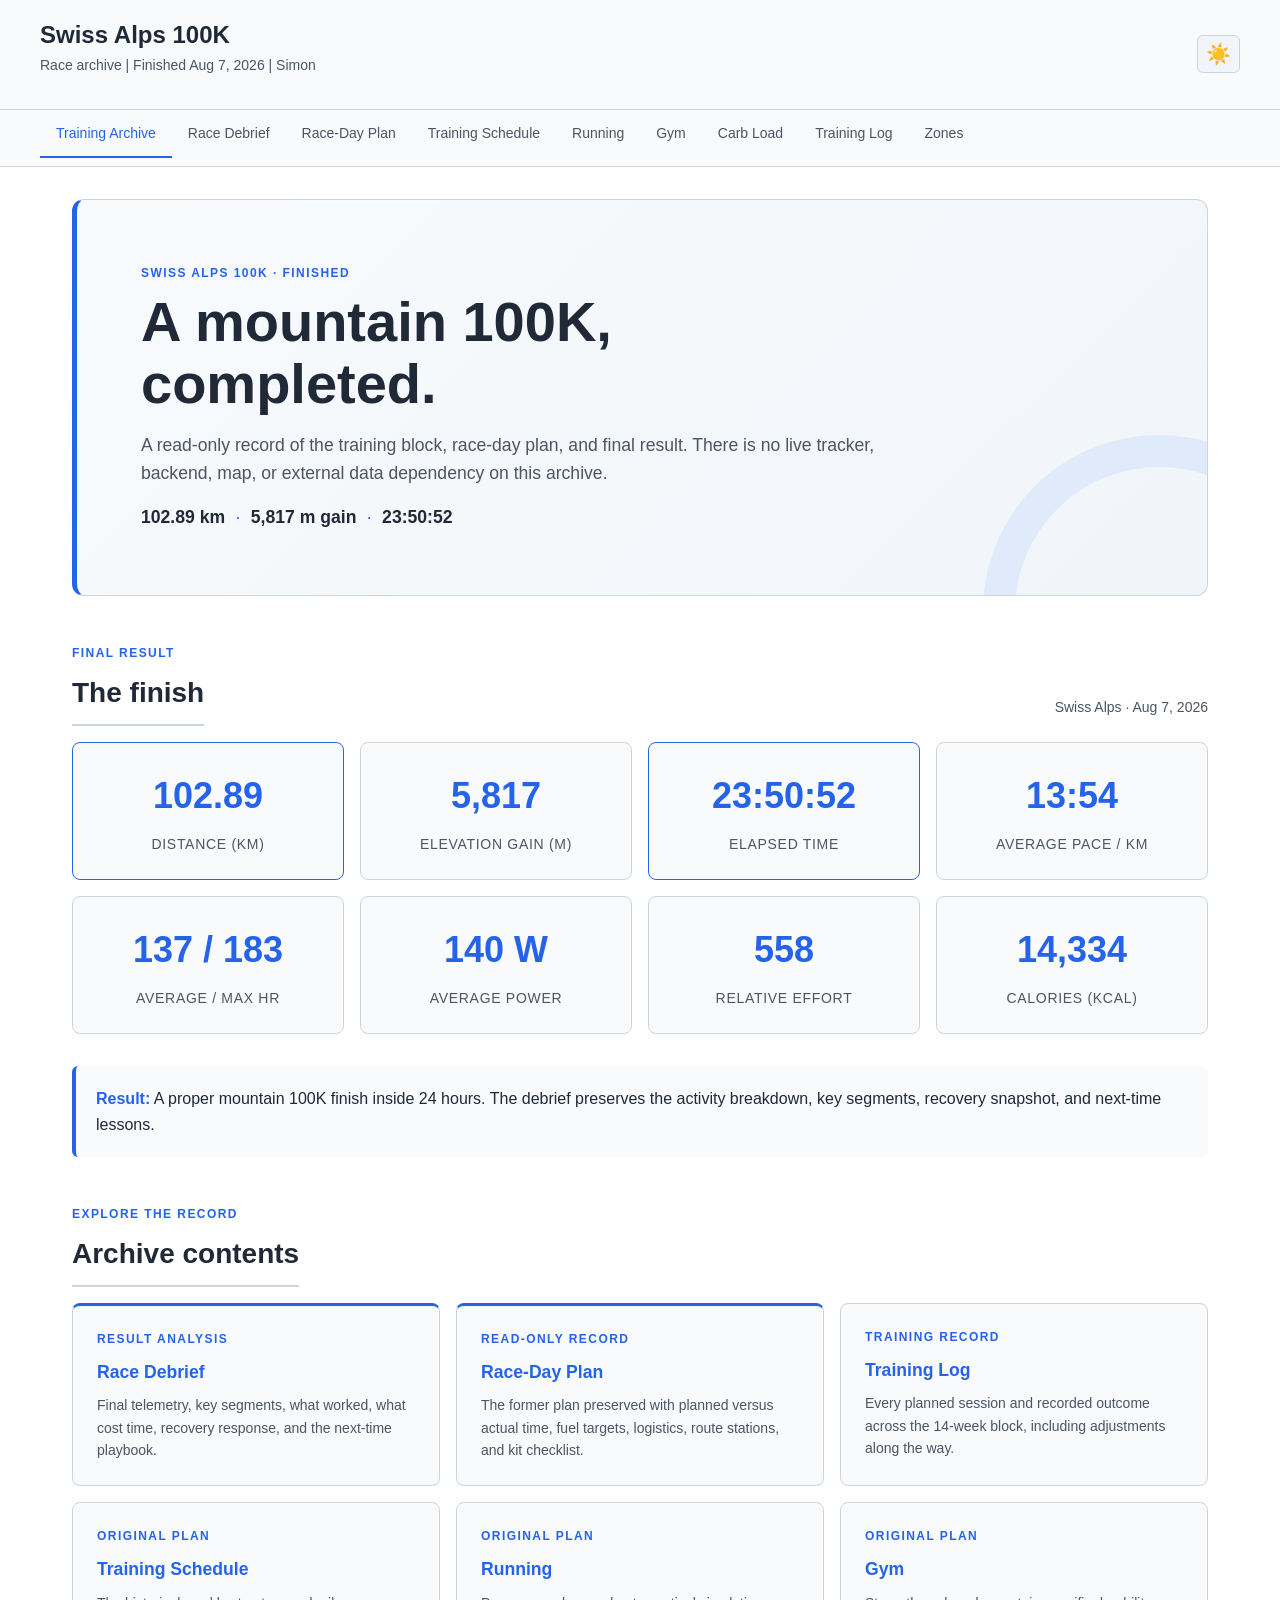
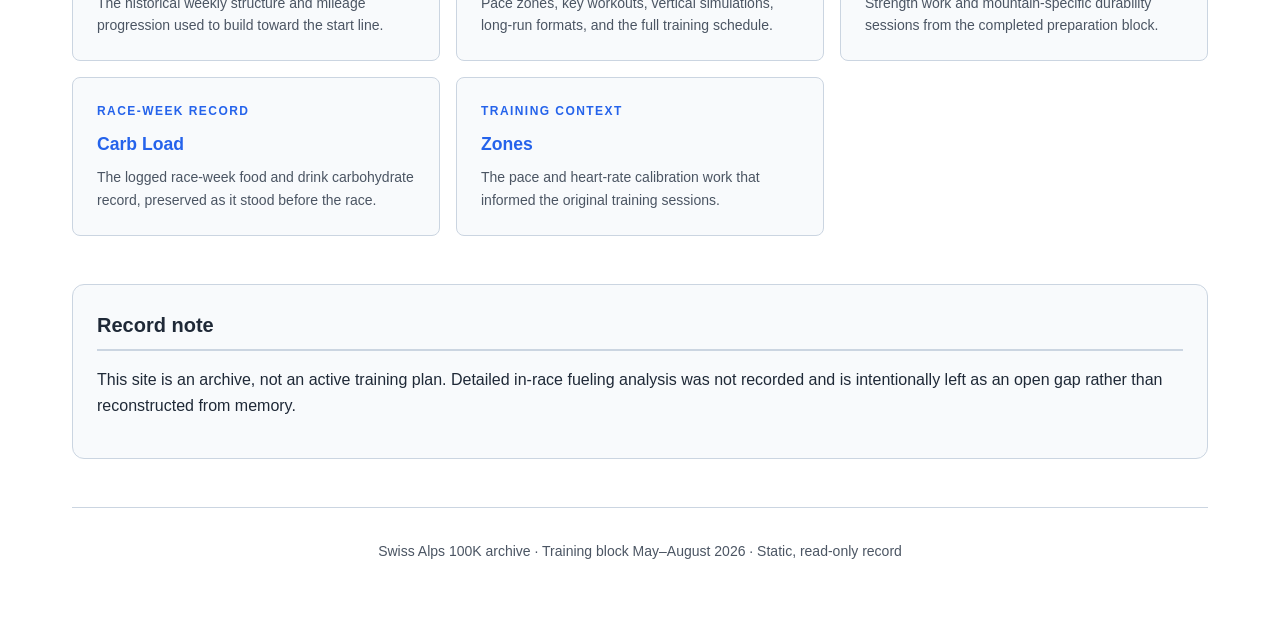
==== training/index.html @ 87061b7f "Archive Swiss Alps 100 race and training dashboard" ====
<!DOCTYPE html>
<html lang="en">
<head>
    <meta charset="UTF-8">
    <meta name="viewport" content="width=device-width, initial-scale=1.0">
    <meta name="description" content="A read-only archive of Simon's Swiss Alps 100K training block and finished race.">
    <title>Swiss Alps 100K — Race Archive</title>
    <link rel="stylesheet" href="styles.css">
</head>
<body>
    <header>
        <div class="header-content">
            <div class="header-title">
                <h1><a href="/">Swiss Alps 100K</a></h1>
                <p>Race archive | Finished Aug 7, 2026 | Simon</p>
            </div>
            <div class="header-right">
                <button class="theme-toggle" id="themeToggle" aria-label="Toggle dark/light mode"></button>
            </div>
        </div>
    </header>

    <nav aria-label="Archive navigation">
        <ul>
            <li><a href="index.html" class="active" aria-current="page">Training Archive</a></li>
            <li><a href="race-debrief.html">Race Debrief</a></li>
            <li><a href="/race-plan.html">Race-Day Plan</a></li>
            <li><a href="schedule.html">Training Schedule</a></li>
            <li><a href="running.html">Running</a></li>
            <li><a href="gym.html">Gym</a></li>
            <li><a href="carb-load.html">Carb Load</a></li>
            <li><a href="training-log.html">Training Log</a></li>
            <li><a href="zones.html">Zones</a></li>
        </ul>
    </nav>

    <main>
        <section class="archive-hero" aria-labelledby="archive-title">
            <span class="archive-kicker">Swiss Alps 100K · Finished</span>
            <h2 id="archive-title">A mountain 100K, completed.</h2>
            <p class="archive-lede">A read-only record of the training block, race-day plan, and final result. There is no live tracker, backend, map, or external data dependency on this archive.</p>
            <div class="result-line"><strong>102.89 km</strong><span>·</span><strong>5,817 m gain</strong><span>·</span><strong>23:50:52</strong></div>
        </section>

        <section aria-labelledby="result-title">
            <div class="section-heading">
                <div>
                    <span class="archive-kicker">Final result</span>
                    <h2 id="result-title">The finish</h2>
                </div>
                <p class="section-aside">Swiss Alps · Aug 7, 2026</p>
            </div>
            <div class="stats-grid result-stats">
                <div class="stat-card"><div class="stat-value">102.89</div><div class="stat-label">Distance (km)</div></div>
                <div class="stat-card"><div class="stat-value">5,817</div><div class="stat-label">Elevation gain (m)</div></div>
                <div class="stat-card"><div class="stat-value">23:50:52</div><div class="stat-label">Elapsed time</div></div>
                <div class="stat-card"><div class="stat-value">13:54</div><div class="stat-label">Average pace / km</div></div>
                <div class="stat-card"><div class="stat-value">137 / 183</div><div class="stat-label">Average / max HR</div></div>
                <div class="stat-card"><div class="stat-value">140 W</div><div class="stat-label">Average power</div></div>
                <div class="stat-card"><div class="stat-value">558</div><div class="stat-label">Relative effort</div></div>
                <div class="stat-card"><div class="stat-value">14,334</div><div class="stat-label">Calories (kcal)</div></div>
            </div>
            <p class="note"><strong>Result:</strong> A proper mountain 100K finish inside 24 hours. The debrief preserves the activity breakdown, key segments, recovery snapshot, and next-time lessons.</p>
        </section>

        <section aria-labelledby="archive-contents-title">
            <div class="section-heading">
                <div>
                    <span class="archive-kicker">Explore the record</span>
                    <h2 id="archive-contents-title">Archive contents</h2>
                </div>
            </div>
            <div class="page-grid">
                <a class="page-card archive-card-primary" href="race-debrief.html">
                    <span class="card-eyebrow">Result analysis</span>
                    <h3>Race Debrief</h3>
                    <p>Final telemetry, key segments, what worked, what cost time, recovery response, and the next-time playbook.</p>
                </a>
                <a class="page-card archive-card-primary" href="/race-plan.html">
                    <span class="card-eyebrow">Read-only record</span>
                    <h3>Race-Day Plan</h3>
                    <p>The former plan preserved with planned versus actual time, fuel targets, logistics, route stations, and kit checklist.</p>
                </a>
                <a class="page-card" href="training-log.html">
                    <span class="card-eyebrow">Training record</span>
                    <h3>Training Log</h3>
                    <p>Every planned session and recorded outcome across the 14-week block, including adjustments along the way.</p>
                </a>
                <a class="page-card" href="schedule.html">
                    <span class="card-eyebrow">Original plan</span>
                    <h3>Training Schedule</h3>
                    <p>The historical weekly structure and mileage progression used to build toward the start line.</p>
                </a>
                <a class="page-card" href="running.html">
                    <span class="card-eyebrow">Original plan</span>
                    <h3>Running</h3>
                    <p>Pace zones, key workouts, vertical simulations, long-run formats, and the full training schedule.</p>
                </a>
                <a class="page-card" href="gym.html">
                    <span class="card-eyebrow">Original plan</span>
                    <h3>Gym</h3>
                    <p>Strength work and mountain-specific durability sessions from the completed preparation block.</p>
                </a>
                <a class="page-card" href="carb-load.html">
                    <span class="card-eyebrow">Race-week record</span>
                    <h3>Carb Load</h3>
                    <p>The logged race-week food and drink carbohydrate record, preserved as it stood before the race.</p>
                </a>
                <a class="page-card" href="zones.html">
                    <span class="card-eyebrow">Training context</span>
                    <h3>Zones</h3>
                    <p>The pace and heart-rate calibration work that informed the original training sessions.</p>
                </a>
            </div>
        </section>

        <section class="archive-note" aria-labelledby="record-note-title">
            <h2 id="record-note-title">Record note</h2>
            <p>This site is an archive, not an active training plan. Detailed in-race fueling analysis was not recorded and is intentionally left as an open gap rather than reconstructed from memory.</p>
        </section>

        <footer>Swiss Alps 100K archive · Training block May–August 2026 · Static, read-only record</footer>
    </main>

    <script src="theme.js"></script>
</body>
</html>
---- training/styles.css ----
:root {
    --text: #f3f4f6;
    --text-secondary: #d1d5db;
    --bg: #0f172a;
    --bg-secondary: #1e293b;
    --bg-tertiary: #334155;
    --border: #475569;
    --accent: #60a5fa;

    --phase-base: #3b82f6;
    --phase-build: #10b981;
    --phase-peak: #f97316;
    --phase-down: #64748b;
    --phase-taper: #a855f7;
    --phase-race: #ef4444;

    --table-even: #1e293b;
    --table-odd: #0f172a;
    --table-hover: #334155;
}

@media (prefers-color-scheme: light) {
    :root {
        --text: #1f2937;
        --text-secondary: #4b5563;
        --bg: #ffffff;
        --bg-secondary: #f8fafc;
        --bg-tertiary: #f1f5f9;
        --border: #cbd5e1;
        --accent: #2563eb;

        --table-even: #f8fafc;
        --table-odd: #ffffff;
        --table-hover: #f1f5f9;
    }
}

* {
    margin: 0;
    padding: 0;
    box-sizing: border-box;
}

html {
    scroll-behavior: smooth;
}

body {
    font-family: -apple-system, BlinkMacSystemFont, "Segoe UI", Roboto, "Helvetica Neue", Arial, sans-serif;
    color: var(--text);
    background: var(--bg);
    line-height: 1.6;
}

header {
    background: var(--bg-secondary);
    border-bottom: 1px solid var(--border);
    padding: 1rem 2rem;
    position: sticky;
    top: 0;
    z-index: 100;
}

.header-content {
    max-width: 1200px;
    margin: 0 auto;
    display: flex;
    justify-content: space-between;
    align-items: center;
}

.header-title h1 {
    font-size: 1.5rem;
    font-weight: 700;
}

.header-title h1 a {
    color: var(--text);
    text-decoration: none;
}

.header-title h1 a:hover {
    color: var(--accent);
}

.header-title p {
    font-size: 0.875rem;
    color: var(--text-secondary);
}

.header-right {
    display: flex;
    align-items: center;
    gap: 1rem;
}

.theme-toggle {
    background: var(--bg-tertiary);
    border: 1px solid var(--border);
    color: var(--text);
    padding: 0.5rem;
    border-radius: 0.375rem;
    cursor: pointer;
    font-size: 1.25rem;
    line-height: 1;
}

/* Navigation */
nav {
    background: var(--bg-secondary);
    border-bottom: 1px solid var(--border);
    padding: 0 2rem;
}

nav ul {
    max-width: 1200px;
    margin: 0 auto;
    display: flex;
    list-style: none;
    gap: 0;
    overflow-x: auto;
}

nav a {
    display: block;
    padding: 0.75rem 1rem;
    color: var(--text-secondary);
    text-decoration: none;
    font-size: 0.875rem;
    font-weight: 500;
    white-space: nowrap;
    border-bottom: 2px solid transparent;
    transition: all 0.2s ease;
}

nav a:hover {
    color: var(--text);
    background: var(--bg-tertiary);
}

nav a.active {
    color: var(--accent);
    border-bottom-color: var(--accent);
}

main {
    max-width: 1200px;
    margin: 0 auto;
    padding: 2rem;
}

h2 {
    font-size: 1.75rem;
    margin-bottom: 1rem;
    padding-bottom: 0.5rem;
    border-bottom: 2px solid var(--border);
}

h3 {
    font-size: 1.25rem;
    margin: 1.5rem 0 0.75rem;
    color: var(--text-secondary);
}

section {
    margin-bottom: 3rem;
}

ul, ol {
    margin-left: 1.5rem;
    margin-bottom: 1rem;
}

li {
    margin-bottom: 0.5rem;
}

p {
    margin-bottom: 1rem;
}

/* Tables */
table {
    width: 100%;
    border-collapse: collapse;
    margin-bottom: 1.5rem;
    font-size: 0.9rem;
    border: 1px solid var(--border);
    border-radius: 0.5rem;
    overflow: hidden;
}

th {
    background: var(--bg-tertiary);
    padding: 0.875rem;
    text-align: left;
    font-weight: 600;
    text-transform: uppercase;
    font-size: 0.75rem;
    letter-spacing: 0.05em;
    color: var(--text-secondary);
    border-bottom: 2px solid var(--border);
    border-right: 1px solid var(--border);
}

th:last-child {
    border-right: none;
}

td {
    padding: 0.875rem;
    border-right: 1px solid var(--border);
    border-bottom: 1px solid var(--border);
}

td:last-child {
    border-right: none;
}

tbody tr:nth-child(even) {
    background: var(--table-even);
}

tbody tr:nth-child(odd) {
    background: var(--table-odd);
}

tbody tr:hover {
    background: var(--table-hover);
}

.table-wrap {
    overflow-x: auto;
}

.muted {
    color: var(--text-secondary);
    font-size: 0.85em;
}

/* Peak week highlighting */
tr.peak-week {
    background: rgba(249, 115, 22, 0.1) !important;
    border-left: 4px solid var(--phase-peak);
}

tr.peak-week:hover {
    background: rgba(249, 115, 22, 0.15) !important;
}

/* Phase badges */
.badge {
    display: inline-block;
    padding: 0.375rem 0.75rem;
    border-radius: 0.375rem;
    font-size: 0.75rem;
    font-weight: 600;
    text-transform: uppercase;
    letter-spacing: 0.05em;
}

.badge-base {
    background: rgba(59, 130, 246, 0.2);
    color: var(--phase-base);
}

.badge-build {
    background: rgba(16, 185, 129, 0.2);
    color: var(--phase-build);
}

.badge-peak {
    background: rgba(249, 115, 22, 0.2);
    color: var(--phase-peak);
}

.badge-down {
    background: rgba(100, 116, 139, 0.2);
    color: var(--phase-down);
}

.badge-taper {
    background: rgba(168, 85, 247, 0.2);
    color: var(--phase-taper);
}

.badge-race {
    background: rgba(239, 68, 68, 0.2);
    color: var(--phase-race);
}

.badge-gym {
    background: rgba(99, 102, 241, 0.2);
    color: #818cf8;
}

.badge-run {
    background: rgba(34, 197, 94, 0.2);
    color: #86efac;
}

/* Highlight resting rows */
.no-run {
    opacity: 0.6;
}

.star {
    font-size: 1.25rem;
    color: var(--phase-peak);
    margin-right: 0.25rem;
}

/* Phase overview cards */
.phase-overview {
    background: var(--bg-secondary);
    border: 1px solid var(--border);
    border-radius: 0.5rem;
    padding: 1.5rem;
    margin-bottom: 1.5rem;
    border-left: 4px solid var(--accent);
}

.phase-overview.base {
    border-left-color: var(--phase-base);
}

.phase-overview.build {
    border-left-color: var(--phase-build);
}

.phase-overview.peak {
    border-left-color: var(--phase-peak);
}

.phase-title {
    font-weight: 700;
    font-size: 1.1rem;
    margin-bottom: 0.75rem;
    color: var(--text);
}

.phase-overview ul {
    margin-left: 1.5rem;
}

.phase-overview li {
    margin-bottom: 0.5rem;
}

/* Stats grid */
.stats-grid {
    display: grid;
    grid-template-columns: repeat(auto-fit, minmax(220px, 1fr));
    gap: 1rem;
    margin-bottom: 2rem;
}

.stat-card {
    background: var(--bg-secondary);
    border: 1px solid var(--border);
    border-radius: 0.5rem;
    padding: 1.5rem;
    text-align: center;
    transition: all 0.3s ease;
}

.stat-card:hover {
    border-color: var(--accent);
    background: var(--bg-tertiary);
}

.stat-value {
    font-size: 2.25rem;
    font-weight: 700;
    color: var(--accent);
    margin-bottom: 0.5rem;
}

.stat-label {
    font-size: 0.875rem;
    color: var(--text-secondary);
    text-transform: uppercase;
    letter-spacing: 0.05em;
}

/* Note box */
.note {
    background: var(--bg-secondary);
    border-left: 4px solid var(--accent);
    padding: 1.25rem;
    margin-bottom: 1.5rem;
    border-radius: 0.375rem;
}

.note strong {
    color: var(--accent);
}

/* Page link cards (index page) */
.page-grid {
    display: grid;
    grid-template-columns: repeat(auto-fit, minmax(280px, 1fr));
    gap: 1rem;
    margin-bottom: 2rem;
}

.page-card {
    display: block;
    background: var(--bg-secondary);
    border: 1px solid var(--border);
    border-radius: 0.5rem;
    padding: 1.5rem;
    text-decoration: none;
    color: var(--text);
    transition: all 0.3s ease;
}

.page-card:hover {
    border-color: var(--accent);
    background: var(--bg-tertiary);
    transform: translateY(-2px);
}

.page-card h3 {
    margin: 0 0 0.5rem;
    color: var(--accent);
    font-size: 1.1rem;
}

.page-card p {
    color: var(--text-secondary);
    font-size: 0.875rem;
    margin: 0;
}

/* Archive landing and read-only race-day record */
.archive-hero {
    position: relative;
    overflow: hidden;
    padding: clamp(2rem, 5vw, 4rem);
    border: 1px solid var(--border);
    border-left: 5px solid var(--accent);
    border-radius: 0.75rem;
    background: linear-gradient(135deg, var(--bg-secondary), var(--bg-tertiary));
}

.archive-hero::after {
    content: "";
    position: absolute;
    width: 18rem;
    height: 18rem;
    right: -8rem;
    bottom: -12rem;
    border: 2rem solid rgba(96, 165, 250, 0.13);
    border-radius: 50%;
    pointer-events: none;
}

.archive-kicker,
.card-eyebrow {
    display: block;
    color: var(--accent);
    font-size: 0.75rem;
    font-weight: 700;
    letter-spacing: 0.12em;
    text-transform: uppercase;
}

.archive-kicker {
    margin-bottom: 0.5rem;
}

.archive-hero h2 {
    position: relative;
    z-index: 1;
    max-width: 42rem;
    font-size: clamp(2rem, 5vw, 3.5rem);
    line-height: 1.1;
    border: 0;
    margin-bottom: 1rem;
    padding: 0;
}

.archive-lede {
    position: relative;
    z-index: 1;
    max-width: 48rem;
    color: var(--text-secondary);
    font-size: 1.1rem;
}

.result-line {
    position: relative;
    z-index: 1;
    display: flex;
    flex-wrap: wrap;
    gap: 0.65rem;
    align-items: center;
    color: var(--text);
    font-size: 1.1rem;
}

.result-line span {
    color: var(--accent);
}

.section-heading {
    display: flex;
    align-items: end;
    justify-content: space-between;
    gap: 1rem;
    margin-bottom: 1rem;
}

.section-heading h2 {
    margin-bottom: 0;
}

.section-aside {
    margin: 0 0 0.5rem;
    color: var(--text-secondary);
    font-size: 0.875rem;
}

.result-stats .stat-card:first-child,
.result-stats .stat-card:nth-child(3),
.compare-stats .stat-card:nth-child(2) {
    border-color: var(--accent);
}

.result-stats .stat-value,
.compare-stats .stat-value {
    font-size: clamp(1.65rem, 3vw, 2.25rem);
}

.archive-card-primary {
    border-top: 3px solid var(--accent);
}

.card-eyebrow {
    margin-bottom: 0.55rem;
}

.archive-note {
    background: var(--bg-secondary);
    border: 1px solid var(--border);
    border-radius: 0.75rem;
    padding: 1.5rem;
}

.archive-note h2 {
    font-size: 1.25rem;
}

.logistics-grid,
.kit-grid {
    display: grid;
    grid-template-columns: repeat(auto-fit, minmax(260px, 1fr));
    gap: 1rem;
}

.logistics-card,
.kit-item {
    background: var(--bg-secondary);
    border: 1px solid var(--border);
    border-radius: 0.5rem;
}

.logistics-card {
    padding: 1.25rem 1.5rem;
}

.logistics-card h3 {
    color: var(--accent);
    margin: 0 0 0.75rem;
}

.logistics-card ul {
    margin: 0 0 0 1.25rem;
}

.kit-item {
    position: relative;
    padding: 0.9rem 1rem 0.9rem 2.25rem;
    color: var(--text-secondary);
}

.kit-item::before {
    content: "✓";
    position: absolute;
    left: 0.85rem;
    color: var(--accent);
    font-weight: 700;
}

.archive-gap {
    border-left-color: var(--phase-peak);
}

/* Footer */
footer {
    text-align: center;
    padding: 2rem 1rem;
    border-top: 1px solid var(--border);
    color: var(--text-secondary);
    font-size: 0.875rem;
    margin-top: 3rem;
}

/* ============================================
   Training Log — calendar grid
   ============================================ */
.log-legend {
    display: flex;
    flex-wrap: wrap;
    gap: 0.75rem;
    margin-bottom: 1.5rem;
    font-size: 0.8rem;
    color: var(--text-secondary);
}

.log-legend .legend-item {
    display: inline-flex;
    align-items: center;
    gap: 0.4rem;
    background: var(--bg-secondary);
    border: 1px solid var(--border);
    border-radius: 0.375rem;
    padding: 0.25rem 0.6rem;
}

.log-grid {
    display: grid;
    grid-template-columns: 80px repeat(7, 1fr);
    gap: 0.4rem;
    margin-bottom: 1rem;
}

.log-grid .col-header {
    font-size: 0.7rem;
    font-weight: 600;
    text-transform: uppercase;
    letter-spacing: 0.05em;
    color: var(--text-secondary);
    text-align: center;
    padding: 0.25rem 0;
}

.log-grid .week-label {
    display: flex;
    flex-direction: column;
    justify-content: center;
    align-items: center;
    background: var(--bg-secondary);
    border: 1px solid var(--border);
    border-radius: 0.375rem;
    padding: 0.4rem 0.25rem;
    text-align: center;
    font-size: 0.75rem;
}

.log-grid .week-label .week-num {
    font-weight: 700;
    font-size: 0.95rem;
}

.log-grid .week-label .week-dates {
    color: var(--text-secondary);
    font-size: 0.65rem;
    margin-top: 0.2rem;
}

.log-grid .week-row.peak-week .week-label {
    border-left: 3px solid var(--phase-peak);
}

.session-cell {
    background: var(--bg-secondary);
    border: 1px solid var(--border);
    border-radius: 0.375rem;
    padding: 0.5rem;
    cursor: pointer;
    display: flex;
    flex-direction: column;
    gap: 0.25rem;
    text-align: left;
    transition: all 0.15s ease;
    min-height: 78px;
    color: inherit;
    font: inherit;
}

.session-cell:hover {
    border-color: var(--accent);
    transform: translateY(-1px);
}

.session-cell.empty {
    background: transparent;
    border-style: dashed;
    cursor: default;
    opacity: 0.4;
}

.session-cell.empty:hover {
    transform: none;
    border-color: var(--border);
}

.session-cell .cell-top {
    display: flex;
    align-items: center;
    justify-content: space-between;
    gap: 0.25rem;
    font-size: 1rem;
    line-height: 1;
}

.session-cell .cell-icon {
    font-size: 1rem;
}

.session-cell .cell-status {
    font-size: 0.85rem;
}

.session-cell .cell-title {
    font-size: 0.75rem;
    line-height: 1.25;
    color: var(--text);
    overflow: hidden;
    display: -webkit-box;
    -webkit-line-clamp: 3;
    -webkit-box-orient: vertical;
}

/* Status flavors */
.session-cell[data-status="done"] {
    border-left: 3px solid var(--phase-build);
}
.session-cell[data-status="modified"] {
    border-left: 3px solid #f59e0b;
}
.session-cell[data-status="missed"] {
    border-left: 3px solid var(--phase-race);
    opacity: 0.85;
}
.session-cell[data-status="upcoming"] {
    border-left: 3px solid var(--accent);
}
.session-cell[data-status="rest"] {
    background: var(--bg);
    color: var(--text-secondary);
}

.session-cell[data-today="true"] {
    box-shadow: 0 0 0 2px var(--accent);
}

/* ============================================
   Modal — session detail
   ============================================ */
.modal-backdrop {
    position: fixed;
    inset: 0;
    background: rgba(0, 0, 0, 0.6);
    display: none;
    align-items: flex-start;
    justify-content: center;
    padding: 4rem 1rem 1rem;
    z-index: 200;
    overflow-y: auto;
}

.modal-backdrop.open {
    display: flex;
}

.modal {
    background: var(--bg);
    border: 1px solid var(--border);
    border-radius: 0.75rem;
    width: 100%;
    max-width: 720px;
    padding: 1.75rem;
    box-shadow: 0 20px 60px rgba(0, 0, 0, 0.4);
    position: relative;
}

.modal-close {
    position: absolute;
    top: 0.75rem;
    right: 0.75rem;
    background: transparent;
    border: none;
    color: var(--text-secondary);
    font-size: 1.5rem;
    cursor: pointer;
    padding: 0.25rem 0.5rem;
    line-height: 1;
}

.modal-close:hover {
    color: var(--text);
}

.modal h3 {
    margin: 0 0 0.25rem;
    color: var(--text);
    font-size: 1.4rem;
}

.modal .modal-meta {
    color: var(--text-secondary);
    font-size: 0.85rem;
    margin-bottom: 1rem;
    display: flex;
    flex-wrap: wrap;
    gap: 0.5rem;
    align-items: center;
}

.modal .field-label {
    font-size: 0.7rem;
    text-transform: uppercase;
    letter-spacing: 0.05em;
    color: var(--text-secondary);
    margin: 1rem 0 0.4rem;
    font-weight: 600;
}

.modal .field-body {
    background: var(--bg-secondary);
    border: 1px solid var(--border);
    border-radius: 0.375rem;
    padding: 0.75rem 1rem;
    white-space: pre-wrap;
    font-size: 0.9rem;
    line-height: 1.5;
}

.modal .field-body.empty {
    color: var(--text-secondary);
    font-style: italic;
}

/* ============================================
   Adjustments log
   ============================================ */
.adjustment-card {
    background: var(--bg-secondary);
    border: 1px solid var(--border);
    border-left: 4px solid var(--accent);
    border-radius: 0.5rem;
    padding: 1.25rem 1.5rem;
    margin-bottom: 1.25rem;
}

.adjustment-card .adjustment-header {
    display: flex;
    flex-wrap: wrap;
    gap: 0.5rem;
    align-items: baseline;
    margin-bottom: 0.5rem;
}

.adjustment-card .adjustment-date {
    font-weight: 600;
    color: var(--accent);
    font-size: 0.95rem;
}

.adjustment-card .adjustment-title {
    font-size: 1.05rem;
    font-weight: 600;
}

.adjustment-card .weeks-touched {
    font-size: 0.75rem;
    color: var(--text-secondary);
}

.change-row {
    display: grid;
    grid-template-columns: 1fr auto 1fr;
    gap: 0.75rem;
    align-items: center;
    padding: 0.6rem 0;
    border-top: 1px dashed var(--border);
    font-size: 0.875rem;
}

.change-row .arrow {
    color: var(--accent);
    font-weight: 700;
}

.change-row .before {
    color: var(--text-secondary);
    text-decoration: line-through;
    text-decoration-color: rgba(239, 68, 68, 0.6);
}

.change-row .after {
    color: var(--text);
}

.adjustment-card .reason {
    margin-top: 0.85rem;
    padding-top: 0.75rem;
    border-top: 1px solid var(--border);
    font-size: 0.875rem;
    color: var(--text-secondary);
}

.adjustment-card .reason strong {
    color: var(--text);
}

.adjustment-card .files-updated {
    margin-top: 0.5rem;
    font-size: 0.75rem;
    color: var(--text-secondary);
}

.adjustment-card .files-updated code {
    background: var(--bg-tertiary);
    border-radius: 0.25rem;
    padding: 0.1rem 0.4rem;
    margin: 0 0.15rem;
    font-size: 0.75rem;
}

/* ============================================
   Zone calibration tracker
   ============================================ */
.zone-status-card {
    background: var(--bg-secondary);
    border: 1px solid var(--border);
    border-left: 4px solid #f59e0b;
    border-radius: 0.5rem;
    padding: 1.25rem 1.5rem;
    margin-bottom: 1.5rem;
}

.zone-status-card .status-label {
    display: inline-block;
    background: rgba(245, 158, 11, 0.15);
    color: #f59e0b;
    padding: 0.2rem 0.6rem;
    border-radius: 0.25rem;
    font-size: 0.7rem;
    font-weight: 700;
    text-transform: uppercase;
    letter-spacing: 0.05em;
    margin-bottom: 0.5rem;
}

.calibration-step {
    background: var(--bg-secondary);
    border: 1px solid var(--border);
    border-radius: 0.5rem;
    padding: 1rem 1.25rem;
    margin-bottom: 0.75rem;
    display: grid;
    grid-template-columns: 110px 1fr;
    gap: 1rem;
}

.calibration-step .step-date {
    font-weight: 600;
    color: var(--accent);
    font-size: 0.9rem;
}

.calibration-step .step-kind {
    font-size: 0.7rem;
    text-transform: uppercase;
    color: var(--text-secondary);
    letter-spacing: 0.05em;
    margin-top: 0.15rem;
}

.calibration-step .step-session {
    font-weight: 600;
    margin-bottom: 0.35rem;
}

.calibration-step .step-purpose {
    font-size: 0.85rem;
    color: var(--text-secondary);
}

.history-entry {
    background: var(--bg-secondary);
    border: 1px solid var(--border);
    border-radius: 0.5rem;
    padding: 0.85rem 1.25rem;
    margin-bottom: 0.6rem;
    font-size: 0.9rem;
}

.history-entry .h-date {
    font-weight: 600;
    color: var(--accent);
    margin-right: 0.5rem;
}

.history-entry .h-method {
    color: var(--text-secondary);
    font-size: 0.85rem;
    margin-top: 0.2rem;
}

/* Responsive: training log on small screens */
@media (max-width: 900px) {
    .log-grid {
        grid-template-columns: 1fr;
        gap: 0.6rem;
    }
    .log-grid .col-header {
        display: none;
    }
    .log-grid .week-label {
        flex-direction: row;
        justify-content: flex-start;
        gap: 0.75rem;
        padding: 0.5rem 0.75rem;
    }
    .log-grid .week-label .week-dates {
        margin-top: 0;
    }
    .session-cell {
        flex-direction: row;
        align-items: center;
        min-height: auto;
        padding: 0.6rem 0.75rem;
    }
    .session-cell .cell-top {
        flex-direction: row;
        gap: 0.5rem;
        flex-shrink: 0;
    }
    .session-cell .cell-title {
        flex: 1;
        -webkit-line-clamp: 2;
    }
    .session-cell .cell-day {
        font-size: 0.7rem;
        color: var(--text-secondary);
        text-transform: uppercase;
        font-weight: 600;
        margin-right: 0.4rem;
        min-width: 32px;
    }
}

@media (min-width: 901px) {
    .session-cell .cell-day {
        display: none;
    }
}

@media (max-width: 640px) {
    .change-row {
        grid-template-columns: 1fr;
    }
    .change-row .arrow {
        transform: rotate(90deg);
    }
    .calibration-step {
        grid-template-columns: 1fr;
    }
}

/* Print styles */
@media print {
    header, nav {
        position: static;
        border-bottom: 2px solid var(--border);
    }

    main {
        padding: 0;
    }

    section {
        page-break-inside: avoid;
        margin-bottom: 2rem;
    }

    table {
        page-break-inside: avoid;
    }
}

/* Responsive */
@media (max-width: 640px) {
    .header-content {
        flex-direction: column;
        gap: 1rem;
        align-items: flex-start;
    }

    main {
        padding: 1.5rem 1rem;
    }

    h2 {
        font-size: 1.5rem;
    }

    h3 {
        font-size: 1.125rem;
    }

    table {
        font-size: 0.8rem;
    }

    td, th {
        padding: 0.625rem;
    }

    .badge {
        padding: 0.25rem 0.5rem;
        font-size: 0.65rem;
    }

    .stats-grid {
        grid-template-columns: 1fr;
    }

    .stat-value {
        font-size: 1.875rem;
    }

    .page-grid {
        grid-template-columns: 1fr;
    }
}
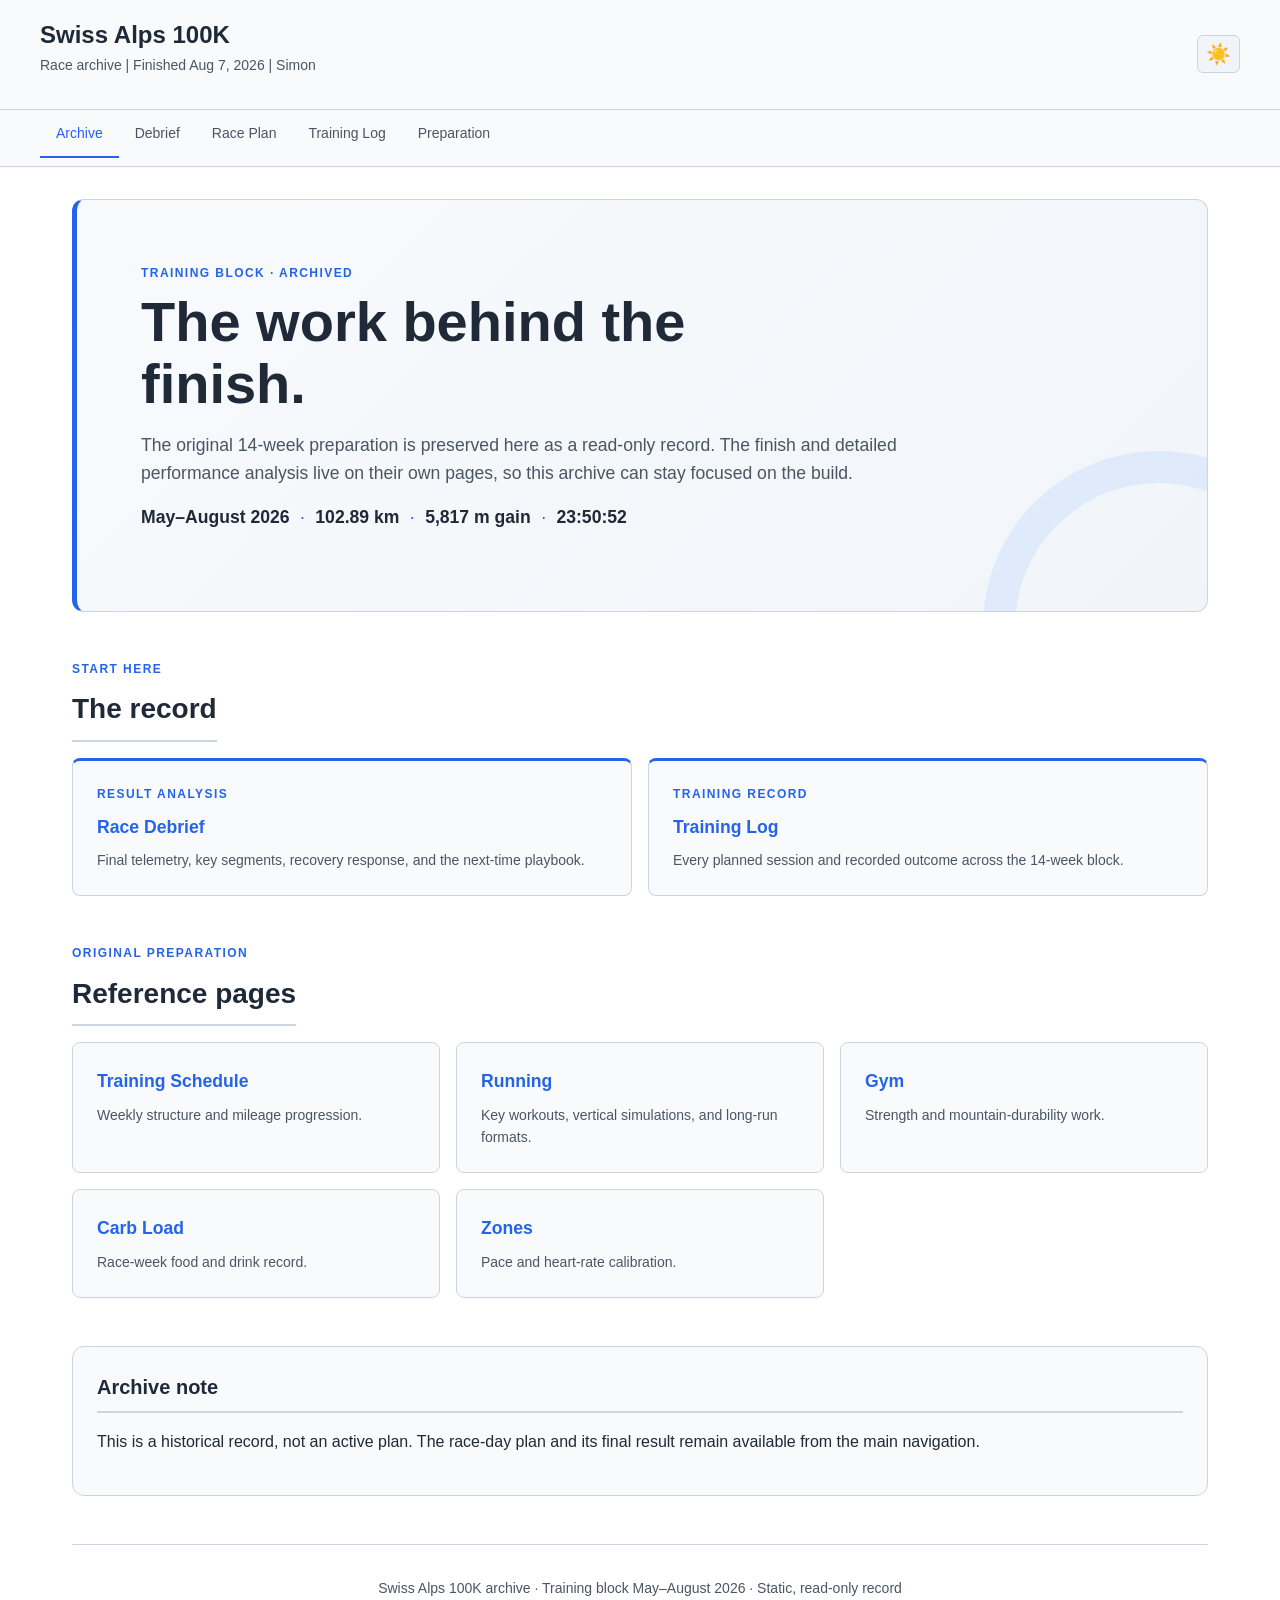
==== commit 6e1b5c2f: "Reconcile taper log and simplify archive navigation" ====
--- a/training/index.html
+++ b/training/index.html
@@ -22,101 +22,62 @@
 
     <nav aria-label="Archive navigation">
         <ul>
-            <li><a href="index.html" class="active" aria-current="page">Training Archive</a></li>
-            <li><a href="race-debrief.html">Race Debrief</a></li>
-            <li><a href="/race-plan.html">Race-Day Plan</a></li>
-            <li><a href="schedule.html">Training Schedule</a></li>
-            <li><a href="running.html">Running</a></li>
-            <li><a href="gym.html">Gym</a></li>
-            <li><a href="carb-load.html">Carb Load</a></li>
+            <li><a href="index.html" class="active" aria-current="page">Archive</a></li>
+            <li><a href="race-debrief.html">Debrief</a></li>
+            <li><a href="/race-plan.html">Race Plan</a></li>
             <li><a href="training-log.html">Training Log</a></li>
-            <li><a href="zones.html">Zones</a></li>
+            <li><a href="schedule.html">Preparation</a></li>
         </ul>
     </nav>
 
     <main>
         <section class="archive-hero" aria-labelledby="archive-title">
-            <span class="archive-kicker">Swiss Alps 100K · Finished</span>
-            <h2 id="archive-title">A mountain 100K, completed.</h2>
-            <p class="archive-lede">A read-only record of the training block, race-day plan, and final result. There is no live tracker, backend, map, or external data dependency on this archive.</p>
-            <div class="result-line"><strong>102.89 km</strong><span>·</span><strong>5,817 m gain</strong><span>·</span><strong>23:50:52</strong></div>
-        </section>
-
-        <section aria-labelledby="result-title">
-            <div class="section-heading">
-                <div>
-                    <span class="archive-kicker">Final result</span>
-                    <h2 id="result-title">The finish</h2>
-                </div>
-                <p class="section-aside">Swiss Alps · Aug 7, 2026</p>
-            </div>
-            <div class="stats-grid result-stats">
-                <div class="stat-card"><div class="stat-value">102.89</div><div class="stat-label">Distance (km)</div></div>
-                <div class="stat-card"><div class="stat-value">5,817</div><div class="stat-label">Elevation gain (m)</div></div>
-                <div class="stat-card"><div class="stat-value">23:50:52</div><div class="stat-label">Elapsed time</div></div>
-                <div class="stat-card"><div class="stat-value">13:54</div><div class="stat-label">Average pace / km</div></div>
-                <div class="stat-card"><div class="stat-value">137 / 183</div><div class="stat-label">Average / max HR</div></div>
-                <div class="stat-card"><div class="stat-value">140 W</div><div class="stat-label">Average power</div></div>
-                <div class="stat-card"><div class="stat-value">558</div><div class="stat-label">Relative effort</div></div>
-                <div class="stat-card"><div class="stat-value">14,334</div><div class="stat-label">Calories (kcal)</div></div>
-            </div>
-            <p class="note"><strong>Result:</strong> A proper mountain 100K finish inside 24 hours. The debrief preserves the activity breakdown, key segments, recovery snapshot, and next-time lessons.</p>
+            <span class="archive-kicker">Training block · archived</span>
+            <h2 id="archive-title">The work behind the finish.</h2>
+            <p class="archive-lede">The original 14-week preparation is preserved here as a read-only record. The finish and detailed performance analysis live on their own pages, so this archive can stay focused on the build.</p>
+            <p class="result-line"><strong>May–August 2026</strong><span>·</span><strong>102.89 km</strong><span>·</span><strong>5,817 m gain</strong><span>·</span><strong>23:50:52</strong></p>
         </section>
 
         <section aria-labelledby="archive-contents-title">
             <div class="section-heading">
                 <div>
-                    <span class="archive-kicker">Explore the record</span>
-                    <h2 id="archive-contents-title">Archive contents</h2>
+                    <span class="archive-kicker">Start here</span>
+                    <h2 id="archive-contents-title">The record</h2>
                 </div>
             </div>
             <div class="page-grid">
                 <a class="page-card archive-card-primary" href="race-debrief.html">
                     <span class="card-eyebrow">Result analysis</span>
                     <h3>Race Debrief</h3>
-                    <p>Final telemetry, key segments, what worked, what cost time, recovery response, and the next-time playbook.</p>
+                    <p>Final telemetry, key segments, recovery response, and the next-time playbook.</p>
                 </a>
-                <a class="page-card archive-card-primary" href="/race-plan.html">
-                    <span class="card-eyebrow">Read-only record</span>
-                    <h3>Race-Day Plan</h3>
-                    <p>The former plan preserved with planned versus actual time, fuel targets, logistics, route stations, and kit checklist.</p>
-                </a>
-                <a class="page-card" href="training-log.html">
+                <a class="page-card archive-card-primary" href="training-log.html">
                     <span class="card-eyebrow">Training record</span>
                     <h3>Training Log</h3>
-                    <p>Every planned session and recorded outcome across the 14-week block, including adjustments along the way.</p>
-                </a>
-                <a class="page-card" href="schedule.html">
-                    <span class="card-eyebrow">Original plan</span>
-                    <h3>Training Schedule</h3>
-                    <p>The historical weekly structure and mileage progression used to build toward the start line.</p>
-                </a>
-                <a class="page-card" href="running.html">
-                    <span class="card-eyebrow">Original plan</span>
-                    <h3>Running</h3>
-                    <p>Pace zones, key workouts, vertical simulations, long-run formats, and the full training schedule.</p>
-                </a>
-                <a class="page-card" href="gym.html">
-                    <span class="card-eyebrow">Original plan</span>
-                    <h3>Gym</h3>
-                    <p>Strength work and mountain-specific durability sessions from the completed preparation block.</p>
-                </a>
-                <a class="page-card" href="carb-load.html">
-                    <span class="card-eyebrow">Race-week record</span>
-                    <h3>Carb Load</h3>
-                    <p>The logged race-week food and drink carbohydrate record, preserved as it stood before the race.</p>
-                </a>
-                <a class="page-card" href="zones.html">
-                    <span class="card-eyebrow">Training context</span>
-                    <h3>Zones</h3>
-                    <p>The pace and heart-rate calibration work that informed the original training sessions.</p>
+                    <p>Every planned session and recorded outcome across the 14-week block.</p>
                 </a>
             </div>
         </section>
 
+        <section aria-labelledby="reference-title">
+            <div class="section-heading">
+                <div>
+                    <span class="archive-kicker">Original preparation</span>
+                    <h2 id="reference-title">Reference pages</h2>
+                </div>
+            </div>
+            <div class="page-grid">
+                <a class="page-card" href="schedule.html"><h3>Training Schedule</h3><p>Weekly structure and mileage progression.</p></a>
+                <a class="page-card" href="running.html"><h3>Running</h3><p>Key workouts, vertical simulations, and long-run formats.</p></a>
+                <a class="page-card" href="gym.html"><h3>Gym</h3><p>Strength and mountain-durability work.</p></a>
+                <a class="page-card" href="carb-load.html"><h3>Carb Load</h3><p>Race-week food and drink record.</p></a>
+                <a class="page-card" href="zones.html"><h3>Zones</h3><p>Pace and heart-rate calibration.</p></a>
+            </div>
+        </section>
+
         <section class="archive-note" aria-labelledby="record-note-title">
-            <h2 id="record-note-title">Record note</h2>
-            <p>This site is an archive, not an active training plan. Detailed in-race fueling analysis was not recorded and is intentionally left as an open gap rather than reconstructed from memory.</p>
+            <h2 id="record-note-title">Archive note</h2>
+            <p>This is a historical record, not an active plan. The race-day plan and its final result remain available from the main navigation.</p>
         </section>
 
         <footer>Swiss Alps 100K archive · Training block May–August 2026 · Static, read-only record</footer>
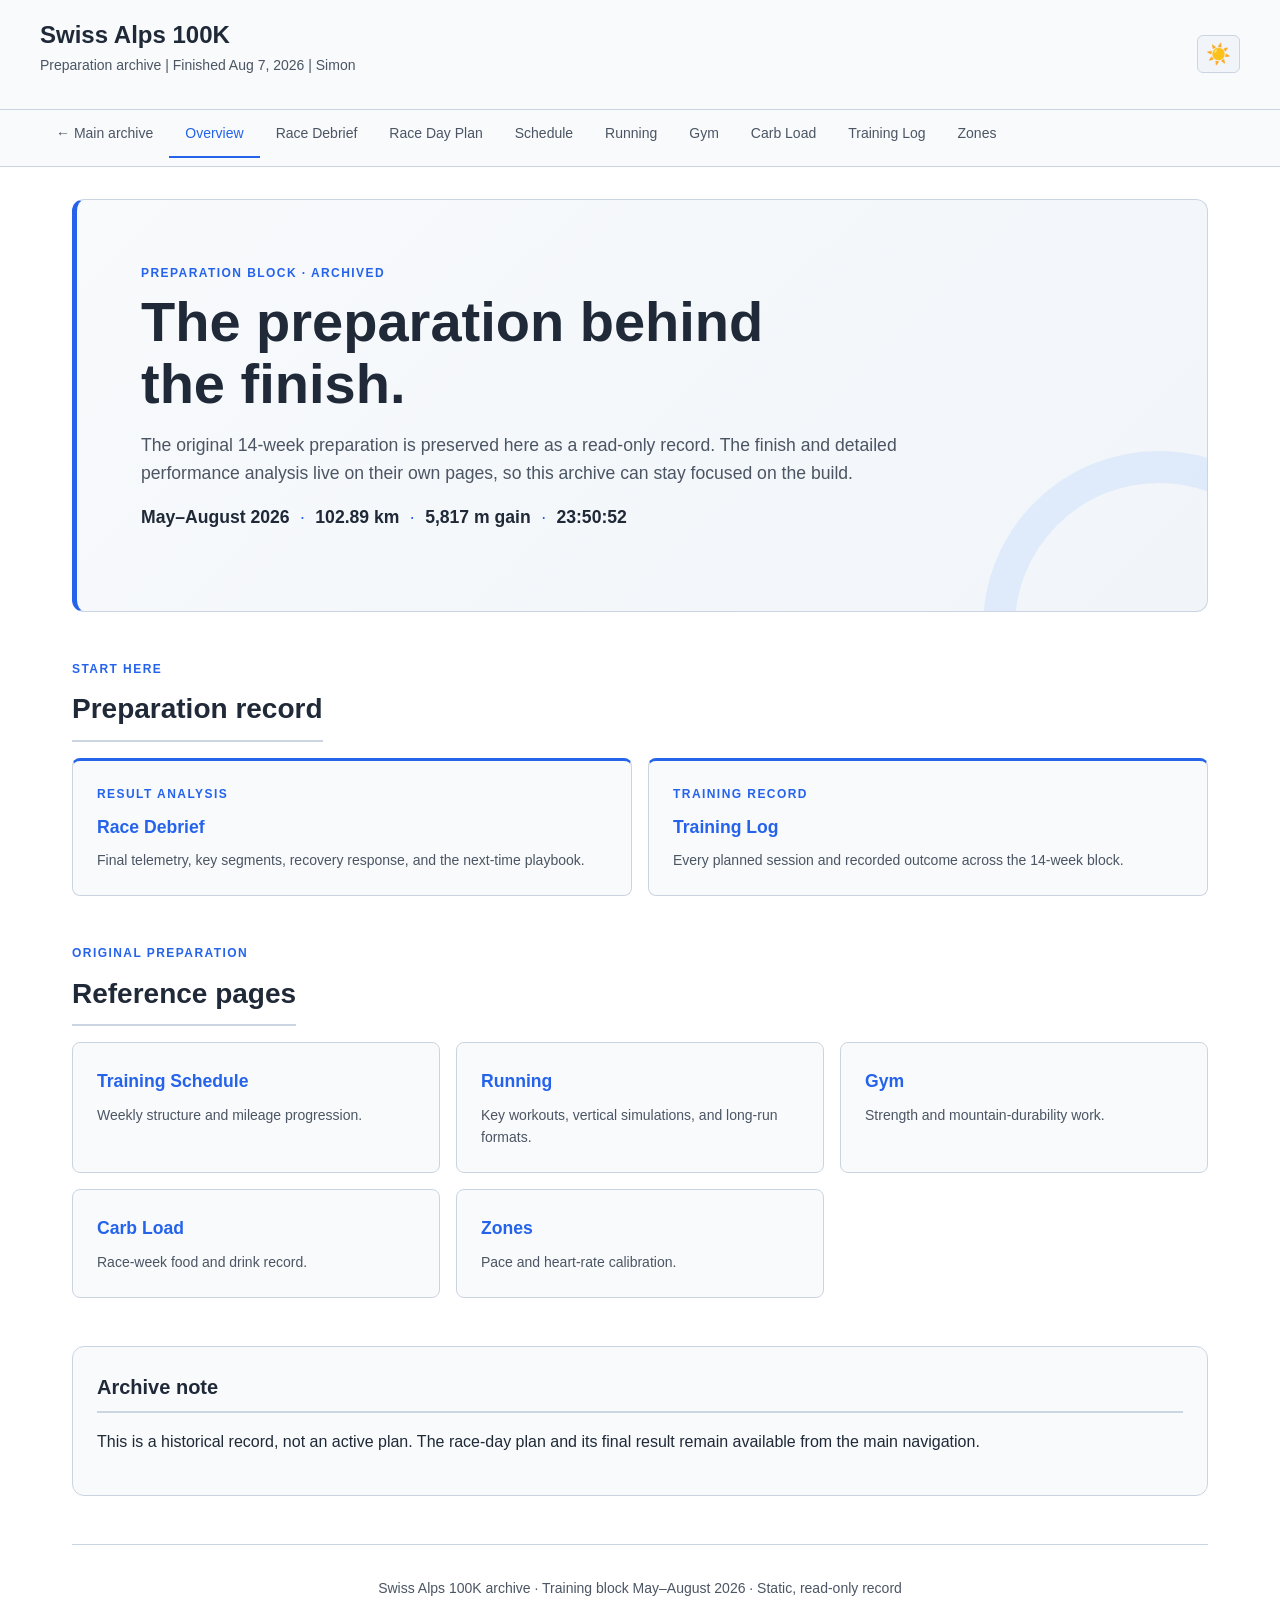
==== commit 0030d5f1: "Restore original-style archive navigation" ====
--- a/training/index.html
+++ b/training/index.html
@@ -4,7 +4,7 @@
     <meta charset="UTF-8">
     <meta name="viewport" content="width=device-width, initial-scale=1.0">
     <meta name="description" content="A read-only archive of Simon's Swiss Alps 100K training block and finished race.">
-    <title>Swiss Alps 100K — Race Archive</title>
+    <title>Swiss Alps 100K — Preparation Archive</title>
     <link rel="stylesheet" href="styles.css">
 </head>
 <body>
@@ -12,7 +12,7 @@
         <div class="header-content">
             <div class="header-title">
                 <h1><a href="/">Swiss Alps 100K</a></h1>
-                <p>Race archive | Finished Aug 7, 2026 | Simon</p>
+                <p>Preparation archive | Finished Aug 7, 2026 | Simon</p>
             </div>
             <div class="header-right">
                 <button class="theme-toggle" id="themeToggle" aria-label="Toggle dark/light mode"></button>
@@ -22,18 +22,23 @@
 
     <nav aria-label="Archive navigation">
         <ul>
-            <li><a href="index.html" class="active" aria-current="page">Archive</a></li>
-            <li><a href="race-debrief.html">Debrief</a></li>
-            <li><a href="/race-plan.html">Race Plan</a></li>
+            <li><a href="/">← Main archive</a></li>
+            <li><a href="index.html" class="active" aria-current="page">Overview</a></li>
+            <li><a href="race-debrief.html">Race Debrief</a></li>
+            <li><a href="/race-plan.html">Race Day Plan</a></li>
+            <li><a href="schedule.html">Schedule</a></li>
+            <li><a href="running.html">Running</a></li>
+            <li><a href="gym.html">Gym</a></li>
+            <li><a href="carb-load.html">Carb Load</a></li>
             <li><a href="training-log.html">Training Log</a></li>
-            <li><a href="schedule.html">Preparation</a></li>
+            <li><a href="zones.html">Zones</a></li>
         </ul>
     </nav>
 
     <main>
         <section class="archive-hero" aria-labelledby="archive-title">
-            <span class="archive-kicker">Training block · archived</span>
-            <h2 id="archive-title">The work behind the finish.</h2>
+            <span class="archive-kicker">Preparation block · archived</span>
+            <h2 id="archive-title">The preparation behind the finish.</h2>
             <p class="archive-lede">The original 14-week preparation is preserved here as a read-only record. The finish and detailed performance analysis live on their own pages, so this archive can stay focused on the build.</p>
             <p class="result-line"><strong>May–August 2026</strong><span>·</span><strong>102.89 km</strong><span>·</span><strong>5,817 m gain</strong><span>·</span><strong>23:50:52</strong></p>
         </section>
@@ -42,7 +47,7 @@
             <div class="section-heading">
                 <div>
                     <span class="archive-kicker">Start here</span>
-                    <h2 id="archive-contents-title">The record</h2>
+                    <h2 id="archive-contents-title">Preparation record</h2>
                 </div>
             </div>
             <div class="page-grid">
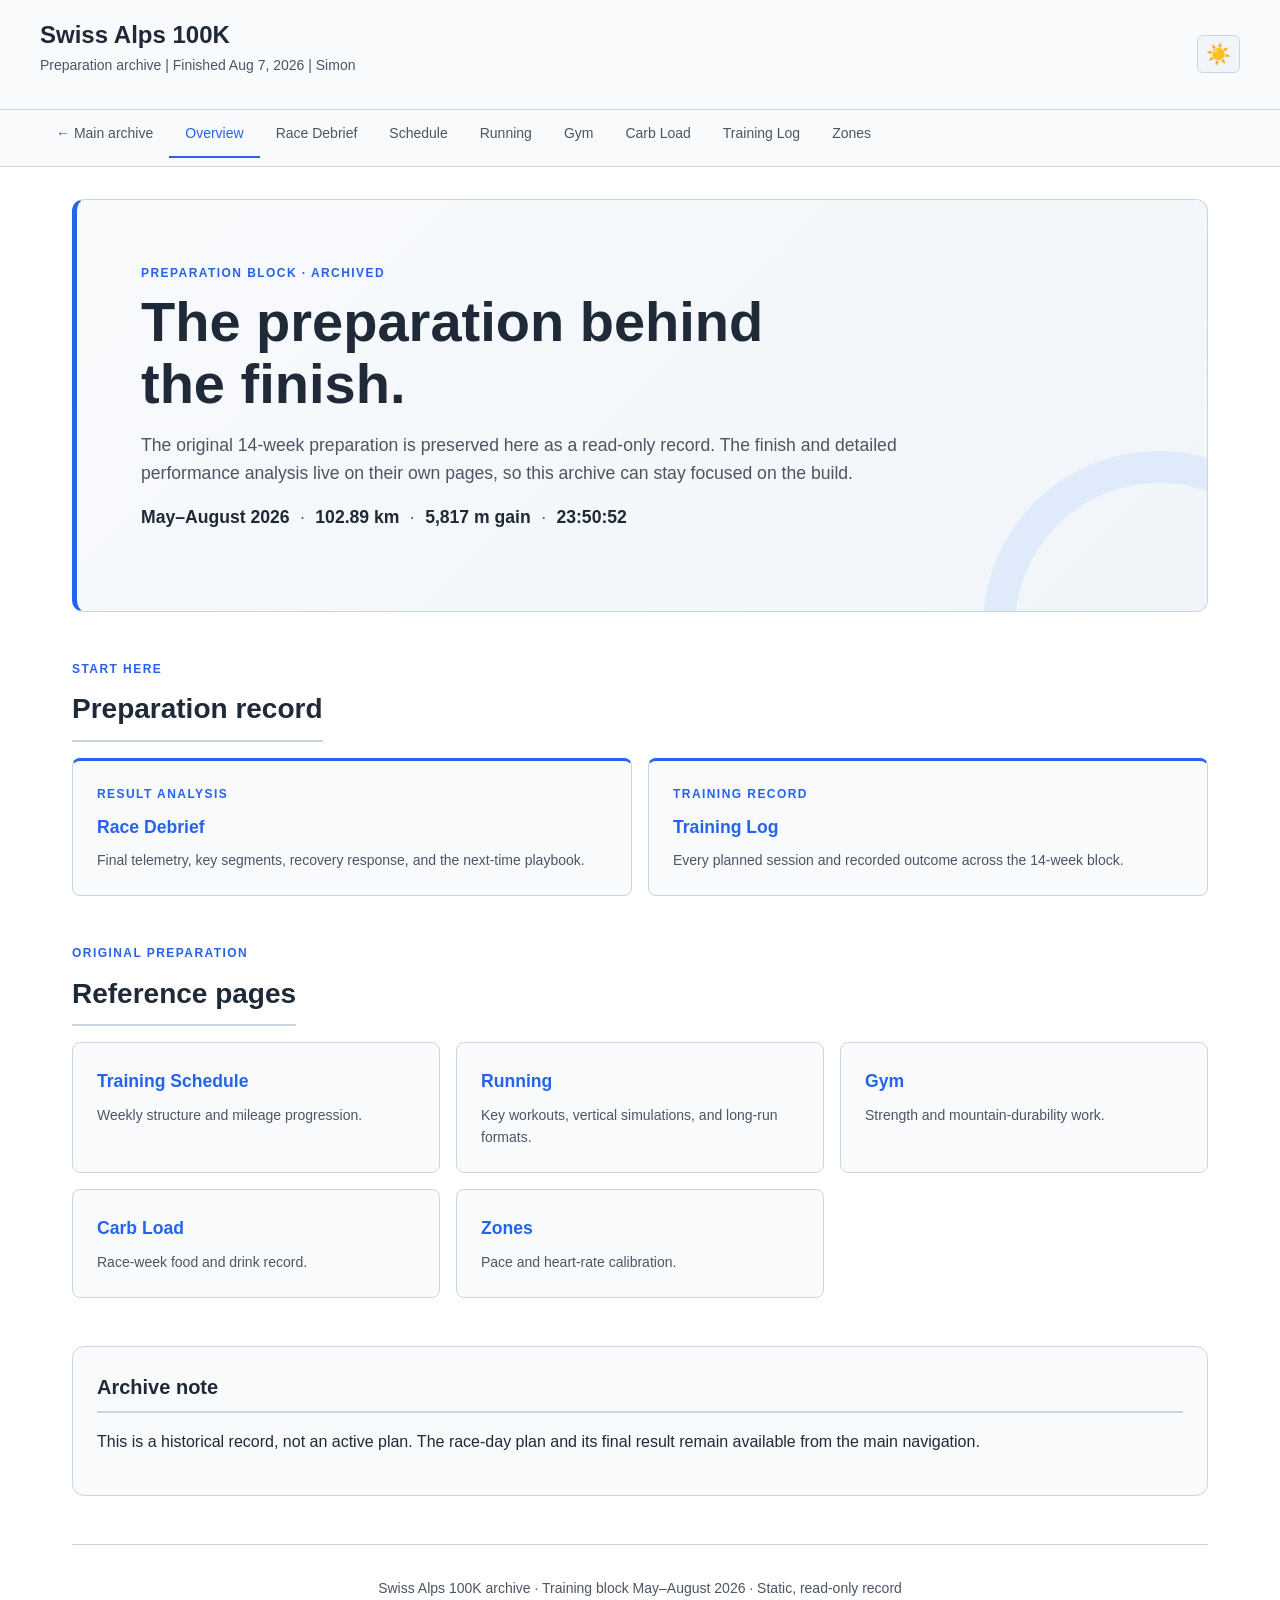
==== commit 64ef2716: "Simplify archive navigation" ====
--- a/training/index.html
+++ b/training/index.html
@@ -25,7 +25,6 @@
             <li><a href="/">← Main archive</a></li>
             <li><a href="index.html" class="active" aria-current="page">Overview</a></li>
             <li><a href="race-debrief.html">Race Debrief</a></li>
-            <li><a href="/race-plan.html">Race Day Plan</a></li>
             <li><a href="schedule.html">Schedule</a></li>
             <li><a href="running.html">Running</a></li>
             <li><a href="gym.html">Gym</a></li>
